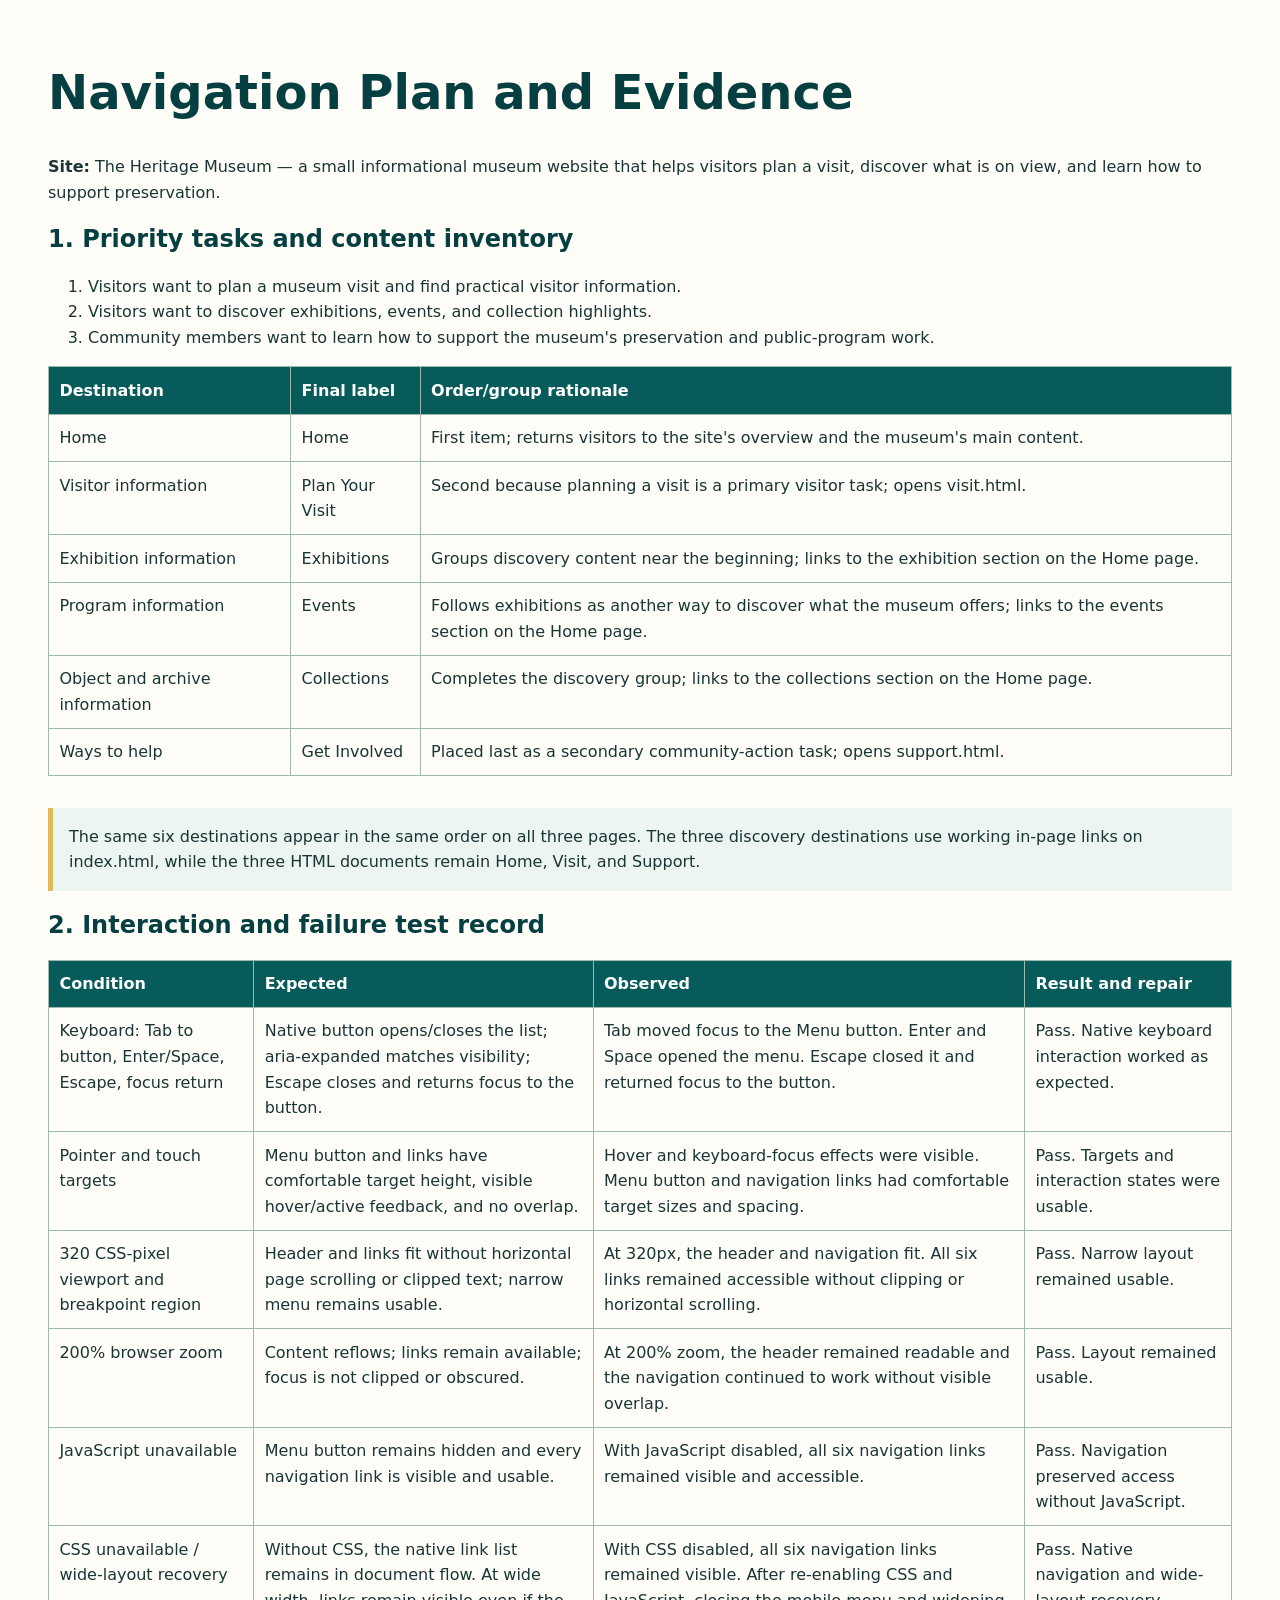
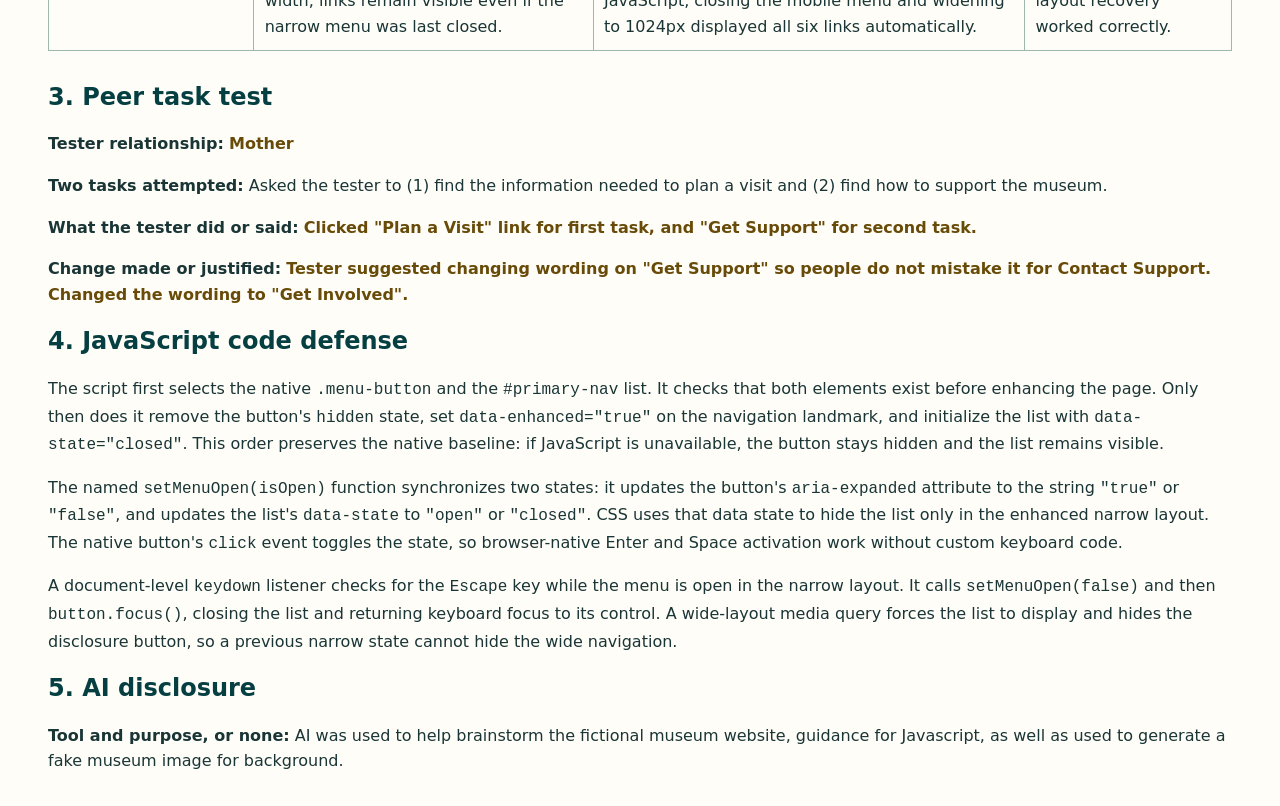
==== module5_starter/navigation-plan.html @ edfe101f "Add files via upload" ====
<!doctype html>
<html lang="en">
<head>
  <meta charset="utf-8">
  <meta name="viewport" content="width=device-width, initial-scale=1">
  <title>Navigation Plan and Evidence | The Heritage Museum</title>
  <style>
    :root { color-scheme: light; --brand:#075b5b; --accent:#e5b95c; --ink:#193536; --paper:#fffdf7; }
    * { box-sizing: border-box; }
    body { max-width: 78rem; margin: auto; padding: clamp(1rem, 3vw, 2rem); color:var(--ink); background:var(--paper); font:1rem/1.6 system-ui,sans-serif; }
    h1,h2,h3 { color:#063f42; line-height:1.2; }
    h1 { font-size:clamp(2rem,5vw,3rem); }
    table { width:100%; border-collapse:collapse; margin-block:1rem 2rem; }
    th,td { border:1px solid #9eb8ae; padding:.65rem; text-align:left; vertical-align:top; }
    th { color:white; background:var(--brand); }
    code { overflow-wrap:anywhere; }
    .note { padding:1rem; background:#edf5f1; border-inline-start:.35rem solid var(--accent); }
    .pending { color:#684b08; font-weight:700; }
    @media (max-width: 42rem) { table { display:block; overflow-x:auto; } }
  </style>
</head>
<body>
  <h1>Navigation Plan and Evidence</h1>
  <p><strong>Site:</strong> The Heritage Museum — a small informational museum website that helps visitors plan a visit, discover what is on view, and learn how to support preservation.</p>

  <h2>1. Priority tasks and content inventory</h2>
  <ol>
    <li>Visitors want to plan a museum visit and find practical visitor information.</li>
    <li>Visitors want to discover exhibitions, events, and collection highlights.</li>
    <li>Community members want to learn how to support the museum's preservation and public-program work.</li>
  </ol>
  <table>
    <thead><tr><th>Destination</th><th>Final label</th><th>Order/group rationale</th></tr></thead>
    <tbody>
      <tr><td>Home</td><td>Home</td><td>First item; returns visitors to the site's overview and the museum's main content.</td></tr>
      <tr><td>Visitor information</td><td>Plan Your Visit</td><td>Second because planning a visit is a primary visitor task; opens visit.html.</td></tr>
      <tr><td>Exhibition information</td><td>Exhibitions</td><td>Groups discovery content near the beginning; links to the exhibition section on the Home page.</td></tr>
      <tr><td>Program information</td><td>Events</td><td>Follows exhibitions as another way to discover what the museum offers; links to the events section on the Home page.</td></tr>
      <tr><td>Object and archive information</td><td>Collections</td><td>Completes the discovery group; links to the collections section on the Home page.</td></tr>
      <tr><td>Ways to help</td><td>Get Involved</td><td>Placed last as a secondary community-action task; opens support.html.</td></tr>
    </tbody>
  </table>
  <p class="note">The same six destinations appear in the same order on all three pages. The three discovery destinations use working in-page links on index.html, while the three HTML documents remain Home, Visit, and Support.</p>

  <h2>2. Interaction and failure test record</h2>
  <table>
    <thead><tr><th>Condition</th><th>Expected</th><th>Observed</th><th>Result and repair</th></tr></thead>
   <tbody>
  <tr>
    <td>Keyboard: Tab to button, Enter/Space, Escape, focus return</td>
    <td>Native button opens/closes the list; aria-expanded matches visibility; Escape closes and returns focus to the button.</td>
    <td>Tab moved focus to the Menu button. Enter and Space opened the menu. Escape closed it and returned focus to the button.</td>
    <td>Pass. Native keyboard interaction worked as expected.</td>
  </tr>

  <tr>
    <td>Pointer and touch targets</td>
    <td>Menu button and links have comfortable target height, visible hover/active feedback, and no overlap.</td>
    <td>Hover and keyboard-focus effects were visible. Menu button and navigation links had comfortable target sizes and spacing.</td>
    <td>Pass. Targets and interaction states were usable.</td>
  </tr>

  <tr>
    <td>320 CSS-pixel viewport and breakpoint region</td>
    <td>Header and links fit without horizontal page scrolling or clipped text; narrow menu remains usable.</td>
    <td>At 320px, the header and navigation fit. All six links remained accessible without clipping or horizontal scrolling.</td>
    <td>Pass. Narrow layout remained usable.</td>
  </tr>

  <tr>
    <td>200% browser zoom</td>
    <td>Content reflows; links remain available; focus is not clipped or obscured.</td>
    <td>At 200% zoom, the header remained readable and the navigation continued to work without visible overlap.</td>
    <td>Pass. Layout remained usable.</td>
  </tr>

  <tr>
    <td>JavaScript unavailable</td>
    <td>Menu button remains hidden and every navigation link is visible and usable.</td>
    <td>With JavaScript disabled, all six navigation links remained visible and accessible.</td>
    <td>Pass. Navigation preserved access without JavaScript.</td>
  </tr>

  <tr>
      <td>CSS unavailable / wide-layout recovery</td>
    <td>Without CSS, the native link list remains in document flow. At wide width, links remain visible even if the narrow menu was last closed.</td>
    <td>With CSS disabled, all six navigation links remained visible. After re-enabling CSS and JavaScript, closing the mobile menu and widening to 1024px displayed all six links automatically.</td>
    <td>Pass. Native navigation and wide-layout recovery worked correctly.</td>
  </tr>
</tbody>
  </table>

  <h2>3. Peer task test</h2>
  <p><strong>Tester relationship:</strong> <span class="pending">Mother</span></p>
  <p><strong>Two tasks attempted:</strong> Asked the tester to (1) find the information needed to plan a visit and (2) find how to support the museum.</p>
  <p><strong>What the tester did or said:</strong> <span class="pending">Clicked "Plan a Visit" link for first task, and "Get Support" for second task.</span></p>
  <p><strong>Change made or justified:</strong> <span class="pending">Tester suggested changing wording on "Get Support" so people do not mistake it for Contact Support. Changed the wording to "Get Involved".</span></p>

  <h2>4. JavaScript code defense</h2>
  <p>The script first selects the native <code>.menu-button</code> and the <code>#primary-nav</code> list. It checks that both elements exist before enhancing the page. Only then does it remove the button's <code>hidden</code> state, set <code>data-enhanced="true"</code> on the navigation landmark, and initialize the list with <code>data-state="closed"</code>. This order preserves the native baseline: if JavaScript is unavailable, the button stays hidden and the list remains visible.</p>
  <p>The named <code>setMenuOpen(isOpen)</code> function synchronizes two states: it updates the button's <code>aria-expanded</code> attribute to the string <code>"true"</code> or <code>"false"</code>, and updates the list's <code>data-state</code> to <code>"open"</code> or <code>"closed"</code>. CSS uses that data state to hide the list only in the enhanced narrow layout. The native button's <code>click</code> event toggles the state, so browser-native Enter and Space activation work without custom keyboard code.</p>
  <p>A document-level <code>keydown</code> listener checks for the <code>Escape</code> key while the menu is open in the narrow layout. It calls <code>setMenuOpen(false)</code> and then <code>button.focus()</code>, closing the list and returning keyboard focus to its control. A wide-layout media query forces the list to display and hides the disclosure button, so a previous narrow state cannot hide the wide navigation.</p>

  <h2>5. AI disclosure</h2>
    <p>
    <strong>Tool and purpose, or none:</strong>
    AI was used to help brainstorm the fictional museum website, guidance for Javascript, as well as used to generate a fake museum image for background.
  </p>
</html>
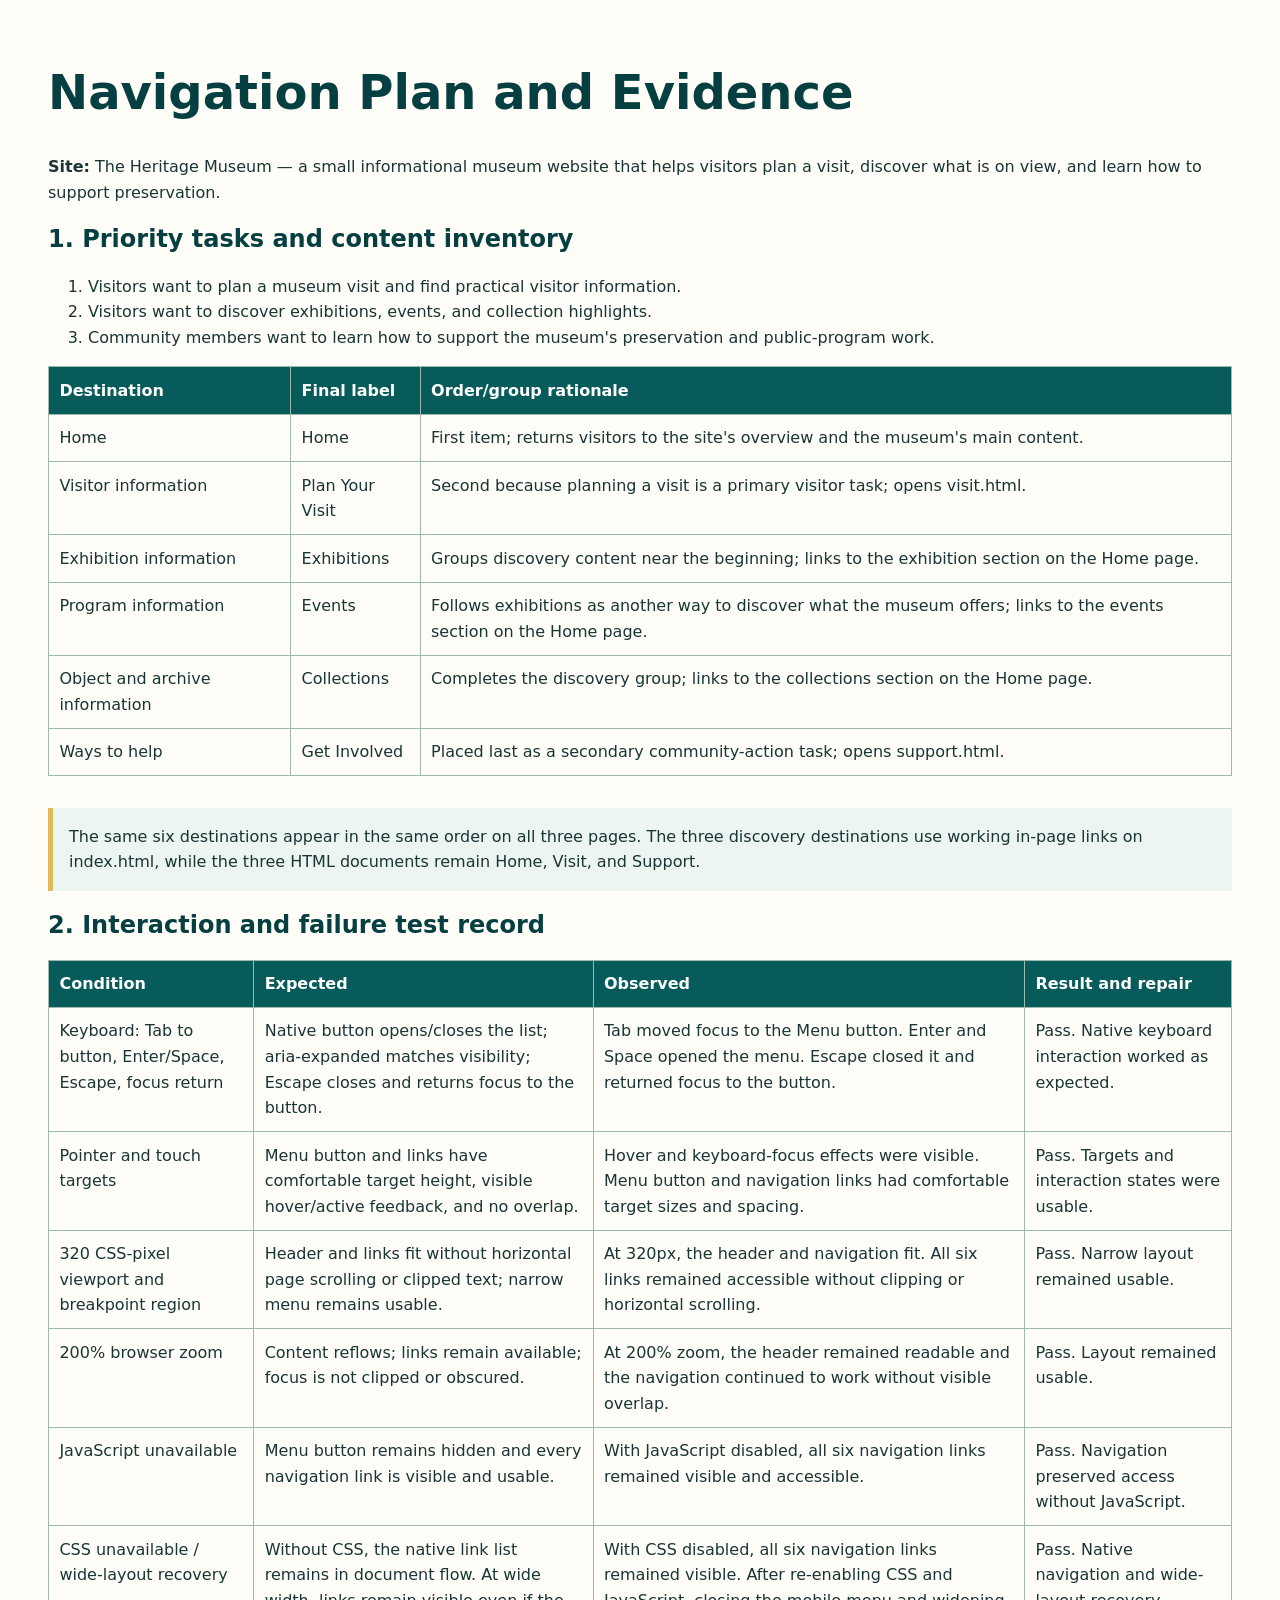
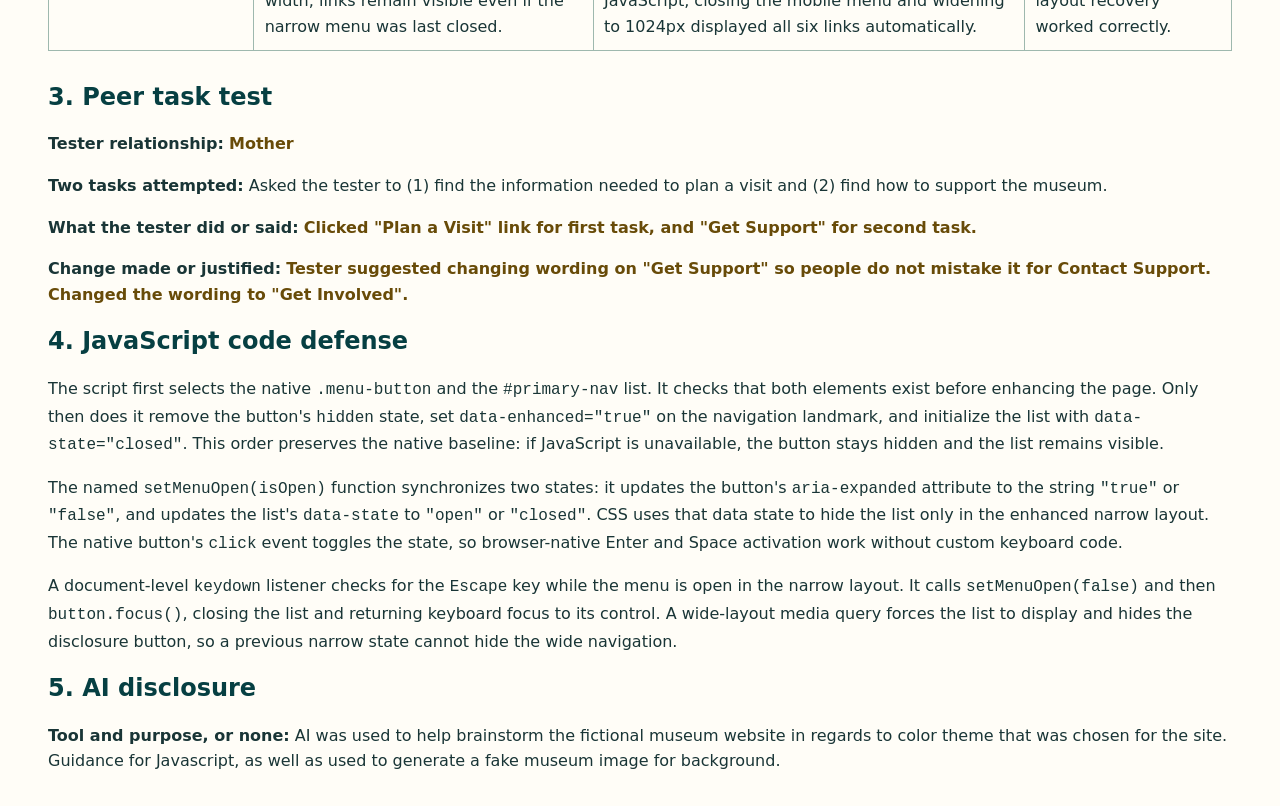
==== commit 8fafcb79: "Update navigation-plan.html" ====
--- a/module5_starter/navigation-plan.html
+++ b/module5_starter/navigation-plan.html
@@ -104,6 +104,6 @@
   <h2>5. AI disclosure</h2>
     <p>
     <strong>Tool and purpose, or none:</strong>
-    AI was used to help brainstorm the fictional museum website, guidance for Javascript, as well as used to generate a fake museum image for background.
+    AI was used to help brainstorm the fictional museum website in regards to color theme that was chosen for the site. Guidance for Javascript, as well as used to generate a fake museum image for background.
   </p>
 </html>
